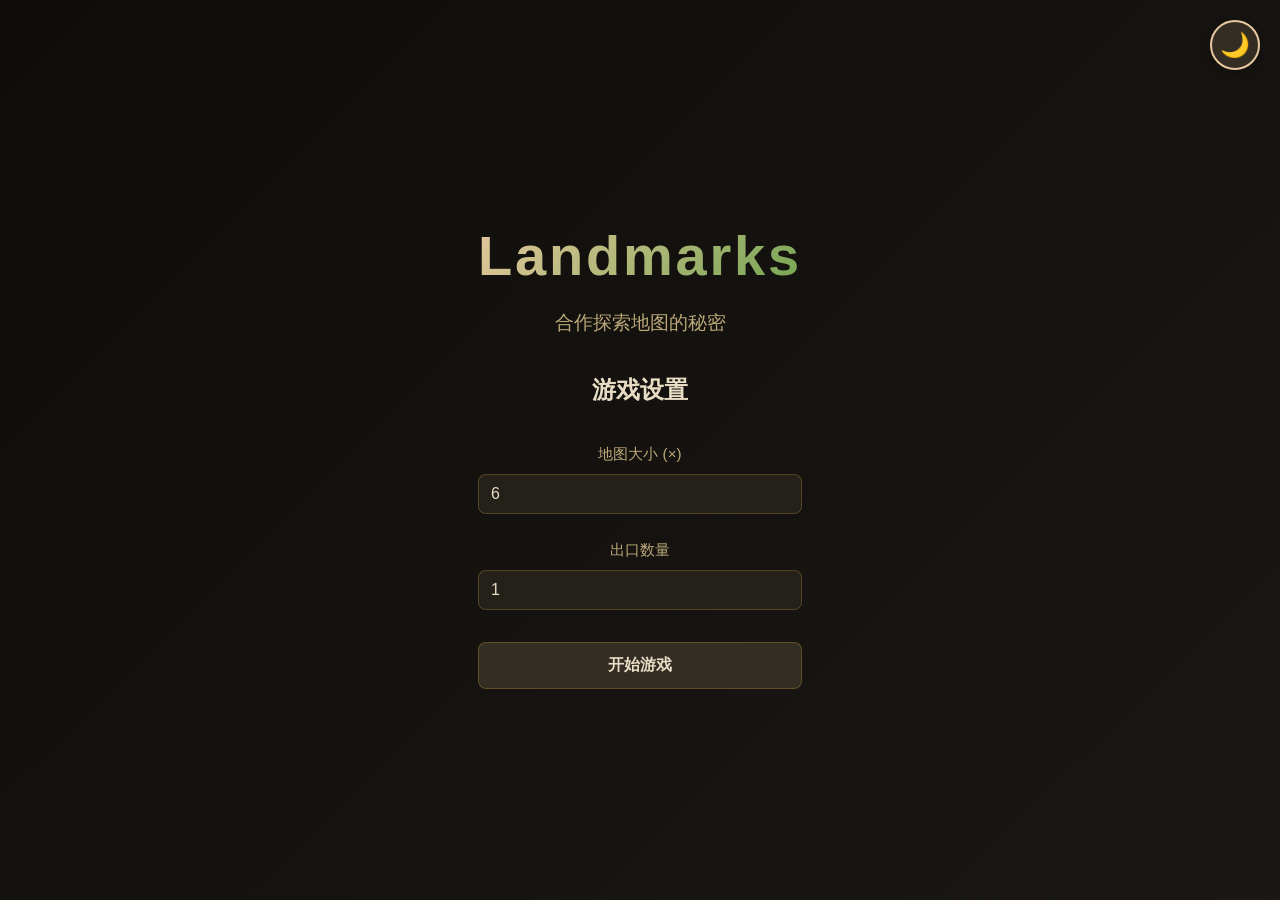
==== index.html @ 656ca45a "feat: Implement light/dark theme system with persistent storage - Add CSS variables for light and da" ====
<!DOCTYPE html>
<html lang="zh-CN">
<head>
  <meta charset="UTF-8">
  <meta name="viewport" content="width=device-width, initial-scale=1.0">
  <title>Landmarks 网页游戏</title>
  <link rel="stylesheet" href="style.css">
</head>
<body>
  <div id="app" class="app">
    <!-- Setup Screen -->
    <div id="setup-screen" class="screen setup-screen">
      <!-- Theme Toggle Button -->
      <button id="theme-toggle" class="theme-toggle" aria-label="切换主题">
        <span class="theme-icon">🌙</span>
      </button>

      <div class="setup-container">
        <h1>Landmarks</h1>
        <p class="setup-subtitle">合作探索地图的秘密</p>

        <div class="game-settings">
          <h2>游戏设置</h2>

          <div class="setting-group">
            <label for="grid-size-input">地图大小 (×)</label>
            <input id="grid-size-input" type="number" min="4" max="12" value="6" class="setting-input">
          </div>

          <div class="setting-group">
            <label for="exit-count-input">出口数量</label>
            <input id="exit-count-input" type="number" min="1" max="5" value="1" class="setting-input">
          </div>

          <button id="btn-start-game" class="btn btn-start-game">开始游戏</button>
        </div>
      </div>
    </div>

    <!-- Game Screen -->
    <div id="game-screen" class="screen game-screen hidden">
      <div class="game-container">
        <!-- Map Section -->
        <div class="map-section">
          <div id="map-grid" class="map-grid hexagon-grid">
            <!-- Hexagonal cells will be generated -->
          </div>
        </div>

        <!-- Side Panel -->
        <div class="side-panel">
          <!-- Current Phase Indicator -->
          <div class="phase-indicator">
            <div id="phase-label" class="phase-label">领队阶段</div>
            <div id="phase-description" class="phase-description"></div>
          </div>

          <!-- Round Counter -->
          <div class="round-counter">
            <span class="label">第</span>
            <span id="round-count" class="value">0</span>
            <span class="label">轮</span>
          </div>

          <!-- Lead Phase Panel -->
          <div id="lead-panel" class="phase-panel lead-panel">
            <div class="phase-panel-header lead-header">
              <h3>👑 领队</h3>
              <p class="phase-subtitle">描述词汇，指引队员</p>
            </div>

            <input
              id="lead-word-input"
              type="text"
              class="phase-input lead-input"
              placeholder="输入词汇..."
              maxlength="30"
            />

            <button id="btn-submit-lead" class="btn btn-submit-phase btn-lead">提交词汇</button>
          </div>

          <!-- Member Phase Panel -->
          <div id="member-panel" class="phase-panel member-panel hidden">
            <div class="phase-panel-header member-header">
              <h3>🎯 队员</h3>
              <p class="phase-subtitle">选择合适的格子</p>
            </div>

            <div class="current-word">
              <label>📝 词汇</label>
              <div id="current-word-text" class="word-text"></div>
            </div>

            <div class="cell-selection-hint">
              <label>📍 选择的格子</label>
              <span id="selected-cell-text" class="cell-coordinate">未选择</span>
            </div>

            <button id="btn-assign-word" class="btn btn-submit-phase btn-member">确认放置</button>
          </div>

          <!-- Error Display -->
          <div id="turn-error" class="turn-error hidden"></div>

          <!-- Game History -->
          <div class="history-section">
            <h3>探索历史</h3>
            <div id="history-list" class="history-list">
              <!-- Entries will be added -->
            </div>
          </div>
        </div>
      </div>
    </div>

    <!-- End Screen -->
    <div id="end-screen" class="screen end-screen hidden">
      <div class="end-container">
        <h1 id="end-title">游戏结束</h1>
        <div class="end-stats">
          <div class="end-stat">
            <span class="end-label">总轮数</span>
            <span id="end-rounds" class="end-value">0</span>
          </div>
          <div class="end-stat">
            <span class="end-label">已探索格子</span>
            <span id="end-explored" class="end-value">0</span>
          </div>
        </div>
        <div id="end-message" class="end-message">
          <!-- Message will be set -->
        </div>
        <button id="btn-play-again" class="btn btn-play-again">再来一局</button>
      </div>
    </div>

    <!-- Feedback Overlay -->
    <div id="feedback-overlay" class="feedback-overlay hidden">
      <div class="feedback-content">
        <div id="feedback-text" class="feedback-text"></div>
      </div>
    </div>
  </div>

  <!-- Scripts -->
  <script src="data/vocabularies.js"></script>
  <script src="js/vocabulary.js"></script>
  <script src="js/mapEngine.js"></script>
  <script src="js/gameEngine.js"></script>
  <script src="js/renderer.js"></script>
  <script src="js/controller.js"></script>
</body>
</html>
---- style.css ----
/* Landmarks Game - Complete Styling */

:root {
  /* Color Palette - Default Dark Theme */
  --bg-void: #1a1510;
  --bg-panel: #232016;
  --bg-cell: #2e2a1e;
  --bg-cell-hover: #3a3627;
  --bg-cell-adjacent: #3d3a2d;
  --bg-cell-revealed: #4a4638;
  --bg-button: #3d3a2d;
  --bg-button-hover: #4a4638;

  --text-primary: #d4c89a;
  --text-secondary: #a89968;
  --text-muted: #8b7d5f;

  --accent-gold: #c8973a;
  --accent-green: #5a8f4a;
  --accent-red: #9a3a3a;
  --accent-purple: #7a5a9a;

  /* Sizing */
  --cell-size: 80px;
  --panel-width: 380px;
  --gap: 16px;
  --radius: 8px;

  /* Transitions */
  --transition-fast: 150ms ease-out;
  --transition-medium: 300ms ease-out;
}

/* Light Theme */
:root.theme-light {
  --bg-void: #f5f3f0;
  --bg-panel: #ede8e3;
  --bg-cell: #e8e0d8;
  --bg-cell-hover: #dfd3c8;
  --bg-cell-adjacent: #d9ccc0;
  --bg-cell-revealed: #cebfb0;
  --bg-button: #d9ccc0;
  --bg-button-hover: #cebfb0;

  --text-primary: #2a2520;
  --text-secondary: #5c5348;
  --text-muted: #8b7d6f;

  --accent-gold: #d4a574;
  --accent-green: #6ba85a;
  --accent-red: #b85c5c;
  --accent-purple: #9b7ab0;
}

/* Dark Theme */
:root.theme-dark {
  --bg-void: #0f0d0a;
  --bg-panel: #1a1714;
  --bg-cell: #24201a;
  --bg-cell-hover: #2f2a22;
  --bg-cell-adjacent: #332d24;
  --bg-cell-revealed: #3d3629;
  --bg-button: #332d24;
  --bg-button-hover: #3d3629;

  --text-primary: #e8dcc4;
  --text-secondary: #bba878;
  --text-muted: #8b7d5f;

  --accent-gold: #e8c89e;
  --accent-green: #72a550;
  --accent-red: #d45959;
  --accent-purple: #a083c0;
}

* {
  margin: 0;
  padding: 0;
  box-sizing: border-box;
}

html,
body {
  width: 100%;
  height: 100%;
}

body {
  font-family: -apple-system, BlinkMacSystemFont, 'Segoe UI', 'Microsoft YaHei', sans-serif;
  background-color: var(--bg-void);
  color: var(--text-primary);
  line-height: 1.6;
  overflow: hidden;
}

/* ============= APP & SCREENS ============= */

.app {
  width: 100%;
  height: 100%;
  display: flex;
  align-items: center;
  justify-content: center;
}

.screen {
  position: absolute;
  width: 100%;
  height: 100%;
  display: flex;
  align-items: center;
  justify-content: center;
  backdrop-filter: blur(0px);
  transition: opacity var(--transition-medium), visibility var(--transition-medium);
}

.screen.hidden {
  display: none;
  opacity: 0;
  visibility: hidden;
}

/* Setup Screen */
.setup-screen {
  background: linear-gradient(135deg, var(--bg-void) 0%, var(--bg-panel) 100%);
}

.setup-container {
  text-align: center;
  animation: slideUp 0.6s ease-out;
}

.setup-container h1 {
  font-size: 3.5rem;
  font-weight: 900;
  letter-spacing: 0.05em;
  margin-bottom: 0.5rem;
  background: linear-gradient(135deg, var(--accent-gold), var(--accent-green));
  -webkit-background-clip: text;
  -webkit-text-fill-color: transparent;
  background-clip: text;
}

.setup-subtitle {
  font-size: 1.2rem;
  color: var(--text-secondary);
  margin-bottom: 2rem;
}

.difficulty-select h2 {
  font-size: 1.5rem;
  margin-bottom: 1.5rem;
  color: var(--text-primary);
}

.game-settings {
  display: flex;
  flex-direction: column;
  gap: 1.5rem;
  width: 100%;
  max-width: 400px;
}

.game-settings h2 {
  font-size: 1.5rem;
  margin-bottom: 0.5rem;
  color: var(--text-primary);
}

.setting-group {
  display: flex;
  flex-direction: column;
  gap: 0.5rem;
}

.setting-group label {
  font-size: 0.95rem;
  color: var(--text-secondary);
  font-weight: 500;
}

.setting-input {
  padding: 10px 12px;
  background: var(--bg-cell);
  border: 1px solid rgba(200, 151, 58, 0.3);
  border-radius: var(--radius);
  color: var(--text-primary);
  font-size: 1rem;
}

.setting-input:focus {
  outline: none;
  border-color: var(--accent-gold);
  box-shadow: inset 0 0 8px rgba(200, 151, 58, 0.2);
}

.btn-start-game {
  padding: 1.2rem;
  border: 2px solid transparent;
  border-radius: var(--radius);
  background: var(--accent-gold);
  color: var(--bg-void);
  cursor: pointer;
  transition: all var(--transition-medium);
  font-weight: 600;
  font-size: 1.1rem;
  margin-top: 0.5rem;
}

.btn-start-game:hover {
  background: #d4a947;
  border-color: var(--accent-gold);
  transform: translateY(-2px);
  box-shadow: 0 8px 24px rgba(200, 151, 58, 0.3);
}

/* Game Screen */
.game-screen {
  background: var(--bg-void);
}

.game-container {
  width: 100%;
  height: 100%;
  display: grid;
  grid-template-columns: 1fr var(--panel-width);
  gap: var(--gap);
  padding: var(--gap);
  overflow: hidden;
}

.map-section {
  display: flex;
  align-items: center;
  justify-content: center;
  min-height: 0;
}

.map-grid {
  display: grid;
  /* grid-template-columns set by JavaScript dynamically */
  /* row-gap set by JavaScript dynamically */
  gap: 0;
  column-gap: 0;
  background: radial-gradient(circle at center, rgba(200, 151, 58, 0.08) 0%, rgba(0, 0, 0, 0.4) 100%);
  padding: 20px;
  border-radius: var(--radius);
  border: 2px solid rgba(200, 151, 58, 0.25);
  width: fit-content;
}

.map-grid.hexagon-grid {
  /* grid-template-columns set by JavaScript dynamically */
  /* grid-auto-rows set by JavaScript dynamically */
  /* row-gap set by JavaScript dynamically */
  gap: 0;
}

/* ============= CELLS (Hexagonal) ============= */

.cell {
  width: var(--cell-size-dynamic, 70px);
  height: var(--cell-size-dynamic, 70px);
  background: var(--bg-cell);
  border: 3px solid rgba(200, 151, 58, 0.7);
  cursor: pointer;
  display: flex;
  align-items: center;
  justify-content: center;
  transition: all var(--transition-medium);
  position: relative;
  overflow: visible;
  font-weight: 600;
  font-size: 0.8rem;
  text-align: center;
  padding: 0;
  clip-path: polygon(
    50% 0%,
    93.3% 25%,
    93.3% 75%,
    50% 100%,
    6.7% 75%,
    6.7% 25%
  );
}

/* 错开奇数行实现蜂窝状排列 */
/* 对于6列网格，每行6个格子 */
.map-grid.hexagon-grid .cell:nth-child(6n+1),
.map-grid.hexagon-grid .cell:nth-child(6n+2),
.map-grid.hexagon-grid .cell:nth-child(6n+3),
.map-grid.hexagon-grid .cell:nth-child(6n+4),
.map-grid.hexagon-grid .cell:nth-child(6n+5),
.map-grid.hexagon-grid .cell:nth-child(6n+6) {
  /* 计算行号: floor((n-1) / 6) */
  /* 如果行号是奇数，则偏移 */
}

/* Hexagon offset is now handled dynamically by JavaScript in renderMapGrid() */
/* Odd rows (1,3,5...) get marginLeft offset for honeycomb pattern */

.cell::before {
  content: '';
  position: absolute;
  width: 100%;
  height: 100%;
  background: radial-gradient(circle, rgba(200, 151, 58, 0) 0%, rgba(0, 0, 0, 0.2) 100%);
  pointer-events: none;
}

/* Currently selectable: directly adjacent to explored */
.cell-adjacent {
  background: transparent;
  border: 3px solid var(--accent-green);
  cursor: pointer;
  filter: drop-shadow(0 0 12px rgba(90, 143, 74, 0.6));
  transition: all var(--transition-fast);
}

.cell-adjacent:hover {
  background: rgba(90, 143, 74, 0.15);
  border: 3px solid var(--accent-green);
  transform: scale(1.05);
  filter: drop-shadow(0 0 20px rgba(90, 143, 74, 0.9));
}

.cell-adjacent:active {
  transform: scale(0.98);
}

/* Unlocked but not adjacent: can be reached later */
.cell-unlocked {
  background: var(--bg-cell-adjacent);
  border-color: rgba(90, 143, 74, 0.8);
  opacity: 0.6;
  cursor: not-allowed;
}

.cell-unlocked:hover {
  background: var(--bg-cell-adjacent);
  border-color: rgba(90, 143, 74, 0.5);
  opacity: 0.6;
  cursor: not-allowed;
}

.cell-locked {
  background: rgba(30, 25, 20, 0.8);
  opacity: 0.4;
  cursor: not-allowed;
  border-color: rgba(120, 100, 70, 0.7);
}

.cell-selected {
  border-color: var(--accent-gold);
  background: var(--bg-cell-hover);
  box-shadow: inset 0 0 16px rgba(200, 151, 58, 0.3);
}

.cell-explored {
  background: var(--bg-cell-revealed);
  border-color: var(--accent-green);
  color: var(--accent-green);
  cursor: default;
  box-shadow: inset 0 1px 3px rgba(255, 255, 255, 0.08), 0 0 8px rgba(90, 143, 74, 0.3);
}

/* Exit cell (explored) */
.cell-exit {
  position: relative;
  border-color: var(--accent-gold);
  background: linear-gradient(135deg, var(--bg-cell-revealed) 0%, rgba(200, 151, 58, 0.15) 100%);
  animation: exitGlow 2s ease-in-out infinite;
}

.cell-exit::before {
  content: '🚪';
  position: absolute;
  top: 50%;
  left: 50%;
  transform: translate(-50%, -50%);
  font-size: 2rem;
  display: flex;
  align-items: center;
  justify-content: center;
  z-index: 2;
}

.cell-exit::after {
  content: 'EXIT';
  position: absolute;
  bottom: 2px;
  left: 50%;
  transform: translateX(-50%);
  font-size: 0.65rem;
  color: var(--accent-gold);
  font-weight: 700;
  letter-spacing: 0.05em;
  opacity: 0.9;
  z-index: 1;
}

/* Exit hint (unexplored but marked as exit) - Only shown to leader during lead phase */
.cell-exit-hint {
  background: linear-gradient(135deg, rgba(200, 151, 58, 0.25) 0%, rgba(200, 151, 58, 0.15) 100%);
  border-color: var(--accent-gold);
  border-width: 2px;
  box-shadow: 0 0 16px rgba(200, 151, 58, 0.5), inset 0 0 12px rgba(200, 151, 58, 0.2);
  position: relative;
}

.cell-exit-hint::before {
  content: '⚡';
  position: absolute;
  top: 50%;
  left: 50%;
  transform: translate(-50%, -50%);
  font-size: 1.5rem;
  opacity: 0.8;
  z-index: 2;
}

.cell-exit-hint::after {
  content: 'EXIT';
  position: absolute;
  bottom: 2px;
  left: 50%;
  transform: translateX(-50%);
  font-size: 0.65rem;
  color: var(--accent-gold);
  font-weight: 700;
  letter-spacing: 0.05em;
  opacity: 0.7;
  z-index: 1;
}

.cell-word {
  font-size: 0.75rem;
  line-height: 1.2;
  word-break: break-word;
}

@keyframes cellAssigned {
  0% {
    transform: scale(1);
    box-shadow: 0 0 0 0 rgba(90, 143, 74, 0.8);
  }
  50% {
    transform: scale(1.15);
  }
  100% {
    transform: scale(1);
    box-shadow: 0 0 30px 0 rgba(90, 143, 74, 0);
  }
}

.cell-assigned {
  animation: cellAssigned var(--transition-medium) ease-out;
}

/* Cell Animations */
@keyframes cellCorrectBurst {
  0% {
    transform: scale(1);
    box-shadow: 0 0 0 0 rgba(90, 143, 74, 0.8);
  }
  50% {
    transform: scale(1.15);
  }
  100% {
    transform: scale(1);
    box-shadow: 0 0 30px 0 rgba(90, 143, 74, 0);
  }
}

@keyframes cellWrongShake {
  0%, 100% { transform: translateX(0); }
  25% { transform: translateX(-4px); }
  75% { transform: translateX(4px); }
}

.cell-correct-burst {
  animation: cellCorrectBurst var(--transition-medium) ease-out;
}

.cell-wrong-shake {
  animation: cellWrongShake 0.4s ease-out;
}

/* ============= SIDE PANEL ============= */

.side-panel {
  background: var(--bg-panel);
  border-radius: var(--radius);
  border: 1px solid rgba(200, 151, 58, 0.1);
  padding: var(--gap);
  display: flex;
  flex-direction: column;
  gap: var(--gap);
  overflow-y: auto;
  min-height: 0;
}

/* Phase Indicator */
.phase-indicator {
  background: rgba(0, 0, 0, 0.2);
  padding: 12px;
  border-radius: var(--radius);
  border: 1px solid rgba(200, 151, 58, 0.2);
  text-align: center;
}

.phase-label {
  display: block;
  font-size: 1rem;
  color: var(--accent-gold);
  font-weight: 600;
  margin-bottom: 4px;
}

.phase-description {
  font-size: 0.85rem;
  color: var(--text-muted);
}

/* Round Counter */
.round-counter {
  text-align: center;
  padding: 16px;
  background: rgba(200, 151, 58, 0.08);
  border: 1px solid rgba(200, 151, 58, 0.2);
  border-radius: var(--radius);
  font-size: 1.3rem;
  color: var(--accent-gold);
}

.round-counter .label {
  color: var(--text-secondary);
  font-size: 0.85rem;
  text-transform: uppercase;
  letter-spacing: 0.05em;
}

.round-counter .value {
  font-weight: 800;
  font-size: 1.8rem;
  color: var(--accent-gold);
  display: block;
}

/* Phase Panels - Base */
.phase-panel {
  padding: 16px;
  border-radius: var(--radius);
  display: flex;
  flex-direction: column;
  gap: 12px;
  border: 2px solid transparent;
  transition: all var(--transition-medium);
}

.phase-panel.hidden {
  display: none;
}

/* Lead Panel - 金色皇冠主题 */
.phase-panel.lead-panel {
  background: linear-gradient(135deg, rgba(200, 151, 58, 0.15) 0%, rgba(200, 151, 58, 0.05) 100%);
  border-color: rgba(200, 151, 58, 0.3);
}

/* Member Panel - 绿色目标主题 */
.phase-panel.member-panel {
  background: linear-gradient(135deg, rgba(90, 143, 74, 0.15) 0%, rgba(90, 143, 74, 0.05) 100%);
  border-color: rgba(90, 143, 74, 0.3);
}

/* Phase Panel Header */
.phase-panel-header {
  padding: 12px;
  border-radius: 6px;
  text-align: center;
  margin: -4px -4px 8px -4px;
  animation: phaseEnter 300ms ease-out;
}

.phase-panel-header h3 {
  font-size: 1.4rem;
  margin: 0 0 6px 0;
  font-weight: 800;
  letter-spacing: 0.05em;
  display: flex;
  align-items: center;
  justify-content: center;
  gap: 8px;
}

.phase-panel-header h3::before {
  animation: phaseIconBounce 400ms ease-in-out;
  display: inline-block;
}

.phase-panel-header.lead-header {
  background: rgba(200, 151, 58, 0.2);
  color: var(--accent-gold);
}

.phase-panel-header.member-header {
  background: rgba(90, 143, 74, 0.2);
  color: var(--accent-green);
}

.phase-subtitle {
  font-size: 0.9rem;
  margin: 0;
  font-weight: 600;
  opacity: 1;
}

.lead-panel .phase-subtitle {
  color: var(--accent-gold);
}

.member-panel .phase-subtitle {
  color: var(--accent-green);
}

.phase-panel .instruction {
  font-size: 0.85rem;
  color: var(--text-muted);
  margin: 0;
}

.phase-input {
  width: 100%;
  padding: 12px 12px 12px 16px;
  background: var(--bg-cell);
  border: 1px solid rgba(200, 151, 58, 0.2);
  border-left: 3px solid transparent;
  border-radius: 4px;
  color: var(--text-primary);
  font-family: inherit;
  font-size: 0.9rem;
  resize: vertical;
  min-height: 60px;
  transition: all var(--transition-fast);
}

.lead-panel .phase-input {
  border-left-color: var(--accent-gold);
}

.member-panel .phase-input {
  border-left-color: var(--accent-green);
}

.phase-input:focus {
  outline: none;
  border-color: var(--accent-gold);
  box-shadow: inset 0 0 8px rgba(200, 151, 58, 0.2), 0 0 8px rgba(200, 151, 58, 0.15);
  background: rgba(40, 35, 25, 0.8);
}

.current-description {
  background: rgba(90, 143, 74, 0.1);
  padding: 10px;
  border-radius: 4px;
  border-left: 3px solid var(--accent-green);
}

.current-description label {
  display: block;
  font-size: 0.8rem;
  color: var(--text-secondary);
  margin-bottom: 4px;
}

.description-text {
  font-size: 0.9rem;
  color: var(--accent-green);
  line-height: 1.4;
}

.btn-submit-phase {
  padding: 12px;
  border: none;
  border-radius: 6px;
  font-weight: 600;
  cursor: pointer;
  transition: all var(--transition-medium);
  font-size: 1rem;
  text-transform: uppercase;
  letter-spacing: 0.05em;
}

/* Lead Button - Gold */
.btn-lead {
  background: var(--accent-gold);
  color: var(--bg-void);
  box-shadow: 0 4px 12px rgba(200, 151, 58, 0.2);
}

.btn-lead:hover {
  background: #d4a947;
  transform: translateY(-3px);
  box-shadow: 0 8px 20px rgba(200, 151, 58, 0.5);
  font-weight: 700;
}

.btn-lead:active {
  transform: translateY(-1px);
  box-shadow: 0 3px 10px rgba(200, 151, 58, 0.3);
}

/* Member Button - Green */
.btn-member {
  background: var(--accent-green);
  color: var(--bg-void);
  box-shadow: 0 4px 12px rgba(90, 143, 74, 0.2);
}

.btn-member:hover {
  background: #6ba05d;
  transform: translateY(-3px);
  box-shadow: 0 8px 20px rgba(90, 143, 74, 0.5);
  font-weight: 700;
}

.btn-member:active {
  transform: translateY(-1px);
  box-shadow: 0 3px 10px rgba(90, 143, 74, 0.3);
  transform: translateY(-2px);
  box-shadow: 0 6px 16px rgba(90, 143, 74, 0.4);
}

.current-word {
  background: rgba(200, 151, 58, 0.15);
  padding: 10px;
  border-radius: 4px;
  border-left: 3px solid var(--accent-gold);
  margin-bottom: 10px;
}

.current-word label {
  display: block;
  font-size: 0.8rem;
  color: var(--text-secondary);
  margin-bottom: 4px;
}

.word-text {
  display: block;
  font-size: 1rem;
  color: var(--accent-gold);
  font-weight: 600;
}

.cell-selection-hint {
  background: rgba(90, 143, 74, 0.15);
  padding: 10px;
  border-radius: 4px;
  border-left: 3px solid var(--accent-green);
  margin-top: 10px;
}

.cell-selection-hint label {
  display: block;
  font-size: 0.8rem;
  color: var(--text-secondary);
  margin-bottom: 4px;
}

.cell-selection-hint span {
  display: block;
  font-size: 0.9rem;
  color: var(--accent-green);
  font-weight: 500;
}

/* Stats Bar */
.stats-bar {
  display: grid;
  grid-template-columns: repeat(3, 1fr);
  gap: 8px;
  background: rgba(0, 0, 0, 0.2);
  padding: 12px;
  border-radius: var(--radius);
  border: 1px solid rgba(200, 151, 58, 0.1);
}

.stat {
  display: flex;
  flex-direction: column;
  align-items: center;
  gap: 4px;
}

.stat-label {
  font-size: 0.8rem;
  color: var(--text-secondary);
  text-transform: uppercase;
  letter-spacing: 0.05em;
}

.stat-value {
  font-size: 1.5rem;
  font-weight: 700;
  color: var(--accent-gold);
}

/* Target Progress */
.target-progress h3,
.turn-section h3,
.history-section h3 {
  font-size: 0.95rem;
  color: var(--text-secondary);
  text-transform: uppercase;
  letter-spacing: 0.05em;
  margin-bottom: 8px;
}

.target-list {
  display: flex;
  flex-direction: column;
  gap: 6px;
}

.target-item {
  padding: 8px 12px;
  background: rgba(200, 151, 58, 0.1);
  border-radius: 4px;
  border-left: 3px solid var(--accent-gold);
  font-size: 0.9rem;
}

.target-item.found {
  background: rgba(90, 143, 74, 0.1);
  border-left-color: var(--accent-green);
  opacity: 0.6;
  text-decoration: line-through;
}

/* Turn Section */
.turn-section {
  background: rgba(0, 0, 0, 0.2);
  padding: 12px;
  border-radius: var(--radius);
  display: flex;
  flex-direction: column;
  gap: 12px;
}

.selected-cell-display {
  padding: 8px;
  background: rgba(200, 151, 58, 0.1);
  border-radius: 4px;
  border: 1px solid rgba(200, 151, 58, 0.3);
  color: var(--accent-gold);
  font-size: 0.9rem;
  text-align: center;
}

.description-input {
  width: 100%;
  padding: 10px;
  background: var(--bg-cell);
  border: 1px solid rgba(200, 151, 58, 0.2);
  border-radius: 4px;
  color: var(--text-primary);
  font-family: inherit;
  font-size: 0.9rem;
  resize: vertical;
  min-height: 60px;
  transition: all var(--transition-fast);
}

.description-input:focus {
  outline: none;
  border-color: var(--accent-gold);
  box-shadow: inset 0 0 8px rgba(200, 151, 58, 0.2);
}

.word-options {
  display: flex;
  flex-direction: column;
  gap: 6px;
}

.word-options label {
  font-size: 0.85rem;
  color: var(--text-secondary);
}

.guess-select {
  padding: 8px;
  background: var(--bg-cell);
  border: 1px solid rgba(200, 151, 58, 0.2);
  border-radius: 4px;
  color: var(--text-primary);
  font-family: inherit;
  cursor: pointer;
}

.guess-select:focus {
  outline: none;
  border-color: var(--accent-gold);
}

.btn-submit-guess {
  padding: 12px;
  background: var(--accent-gold);
  color: var(--bg-void);
  border: none;
  border-radius: 4px;
  font-weight: 600;
  cursor: pointer;
  transition: all var(--transition-fast);
}

.btn-submit-guess:hover {
  background: #d4a947;
  transform: translateY(-2px);
  box-shadow: 0 4px 12px rgba(200, 151, 58, 0.3);
}

.btn-submit-guess:active {
  transform: translateY(0);
}

.turn-error {
  padding: 12px 12px 12px 16px;
  background: rgba(154, 58, 58, 0.2);
  border: 1px solid var(--accent-red);
  border-left: 3px solid var(--accent-red);
  border-radius: 4px;
  color: #ffb3b3;
  font-size: 0.85rem;
  font-weight: 500;
  animation: slideInRight 300ms ease-out;
}

.turn-error.hidden {
  display: none;
}

/* History Section */
.history-section {
  display: flex;
  flex-direction: column;
  gap: 8px;
  min-height: 0;
  flex: 1;
}

.history-list {
  display: flex;
  flex-direction: column;
  gap: 6px;
  overflow-y: auto;
  flex: 1;
}

.history-item {
  padding: 12px;
  background: rgba(255, 255, 255, 0.04);
  border-radius: 4px;
  border-left: 3px solid var(--accent-green);
  font-size: 0.85rem;
  animation: fadeSlideIn 0.3s ease-out;
  transition: all var(--transition-fast);
}

.history-item:hover {
  background: rgba(255, 255, 255, 0.08);
  transform: translateX(3px);
}

.history-item-header {
  color: var(--text-primary);
  font-weight: 600;
  font-size: 0.9rem;
}

@keyframes fadeSlideIn {
  from {
    opacity: 0;
    transform: translateX(-10px);
  }
  to {
    opacity: 1;
    transform: translateX(0);
  }
}

/* ============= END SCREEN ============= */

.end-screen {
  background: linear-gradient(135deg, rgba(26, 21, 16, 0.9) 0%, rgba(35, 32, 22, 0.9) 100%);
  backdrop-filter: blur(10px);
}

.end-container {
  text-align: center;
  animation: slideUp 0.6s ease-out;
}

.end-container h1 {
  font-size: 3rem;
  margin-bottom: 2rem;
}

.end-container h1.end-win {
  color: var(--accent-green);
}

.end-container h1.end-loss {
  color: var(--accent-red);
}

.end-stats {
  display: grid;
  grid-template-columns: repeat(2, 1fr);
  gap: 1rem;
  margin-bottom: 2rem;
  max-width: 400px;
}

.end-stat {
  padding: 1rem;
  background: rgba(200, 151, 58, 0.1);
  border-radius: var(--radius);
}

.end-label {
  display: block;
  font-size: 0.9rem;
  color: var(--text-secondary);
  margin-bottom: 0.5rem;
}

.end-value {
  display: block;
  font-size: 2rem;
  font-weight: 700;
  color: var(--accent-gold);
}

.end-message {
  margin-bottom: 2rem;
  font-size: 1.1rem;
  line-height: 1.8;
  color: var(--text-primary);
}

.btn-play-again {
  padding: 1rem 2rem;
  background: var(--accent-gold);
  color: var(--bg-void);
  border: none;
  border-radius: var(--radius);
  font-weight: 600;
  font-size: 1rem;
  cursor: pointer;
  transition: all var(--transition-medium);
}

.btn-play-again:hover {
  background: #d4a947;
  transform: translateY(-2px);
  box-shadow: 0 8px 24px rgba(200, 151, 58, 0.3);
}

/* ============= FEEDBACK OVERLAY ============= */

.feedback-overlay {
  position: fixed;
  top: 0;
  left: 0;
  width: 100%;
  height: 100%;
  background: rgba(0, 0, 0, 0.5);
  display: flex;
  align-items: center;
  justify-content: center;
  animation: fadeIn 0.2s ease-out;
  z-index: 1000;
  backdrop-filter: blur(2px);
}

.feedback-overlay.hidden {
  display: none;
}

.feedback-content {
  background: var(--bg-panel);
  padding: 2rem;
  border-radius: var(--radius);
  border: 2px solid var(--accent-gold);
  max-width: 90%;
  animation: slideUp 0.3s ease-out;
  box-shadow: 0 20px 60px rgba(0, 0, 0, 0.5);
}

.feedback-text {
  font-size: 1.2rem;
  color: var(--text-primary);
  line-height: 1.8;
}

/* ============= BUTTONS ============= */

.btn {
  padding: 12px 24px;
  background: var(--bg-button);
  color: var(--text-primary);
  border: 1px solid rgba(200, 151, 58, 0.3);
  border-radius: var(--radius);
  cursor: pointer;
  font-weight: 600;
  transition: all var(--transition-fast);
  font-size: 1rem;
}

.btn:hover {
  background: var(--bg-button-hover);
  border-color: var(--accent-gold);
}

.btn:active {
  transform: scale(0.98);
}

/* ============= ANIMATIONS ============= */

@keyframes slideUp {
  from {
    opacity: 0;
    transform: translateY(20px);
  }
  to {
    opacity: 1;
    transform: translateY(0);
  }
}

@keyframes fadeIn {
  from {
    opacity: 0;
  }
  to {
    opacity: 1;
  }
}

@keyframes fadeSlideIn {
  from {
    opacity: 0;
    transform: translateX(-10px);
  }
  to {
    opacity: 1;
    transform: translateX(0);
  }
}

@keyframes flash-fade {
  0% {
    background: rgba(200, 151, 58, 0.4);
  }
  100% {
    background: rgba(200, 151, 58, 0);
  }
}

/* ============= PHASE ANIMATIONS (P1) ============= */

@keyframes phaseIconBounce {
  0%, 100% {
    transform: scale(1);
  }
  50% {
    transform: scale(1.15);
  }
}

@keyframes phaseEnter {
  0% {
    opacity: 0;
    transform: translateY(10px);
  }
  100% {
    opacity: 1;
    transform: translateY(0);
  }
}

@keyframes exitGlow {
  0%, 100% {
    box-shadow: 0 0 20px rgba(200, 151, 58, 1);
  }
  50% {
    box-shadow: 0 0 30px rgba(200, 151, 58, 0.6);
  }
}

@keyframes slideInRight {
  0% {
    opacity: 0;
    transform: translateX(20px);
  }
  100% {
    opacity: 1;
    transform: translateX(0);
  }
}

/* ============= ACCESSIBILITY ============= */

@media (prefers-reduced-motion: reduce) {
  *,
  *::before,
  *::after {
    animation-duration: 0.01ms !important;
    animation-iteration-count: 1 !important;
    transition-duration: 0.01ms !important;
  }
}

/* ============= RESPONSIVE DESIGN ============= */

@media (max-width: 1024px) {
  :root {
    --cell-size: 70px;
    --panel-width: 320px;
  }
}

@media (max-width: 768px) {
  :root {
    --cell-size: 60px;
    --panel-width: 280px;
    --gap: 12px;
  }

  .setup-container h1 {
    font-size: 2.5rem;
  }

  .game-container {
    grid-template-columns: 1fr;
    padding: 12px;
  }

  .side-panel {
    max-height: 400px;
  }
}

@media (max-width: 640px) {
  :root {
    --cell-size: 50px;
    --panel-width: 100%;
    --gap: 8px;
  }

  .setup-container h1 {
    font-size: 2rem;
  }

  .setup-container {
    padding: 1rem;
  }

  .difficulty-select {
    max-width: 90vw;
  }

  .game-container {
    grid-template-columns: 1fr;
    flex-direction: column;
  }

  .map-grid {
    grid-template-columns: repeat(3, var(--cell-size));
    gap: 8px;
    padding: 12px;
  }

  .side-panel {
    width: 100%;
    max-height: none;
  }

  .stats-bar {
    grid-template-columns: repeat(3, 1fr);
  }

  .end-stats {
    grid-template-columns: 1fr;
  }
}

/* ============= SCROLLBAR STYLING ============= */

.history-list::-webkit-scrollbar,
.side-panel::-webkit-scrollbar {
  width: 6px;
}

.history-list::-webkit-scrollbar-track,
.side-panel::-webkit-scrollbar-track {
  background: rgba(200, 151, 58, 0.05);
  border-radius: 3px;
}

.history-list::-webkit-scrollbar-thumb,
.side-panel::-webkit-scrollbar-thumb {
  background: rgba(200, 151, 58, 0.3);
  border-radius: 3px;
}

.history-list::-webkit-scrollbar-thumb:hover,
.side-panel::-webkit-scrollbar-thumb:hover {
  background: rgba(200, 151, 58, 0.5);
}

/* ============= THEME TOGGLE ============= */

.theme-toggle {
  position: absolute;
  top: 20px;
  right: 20px;
  width: 50px;
  height: 50px;
  border-radius: 50%;
  background: var(--bg-button);
  border: 2px solid var(--accent-gold);
  color: var(--text-primary);
  font-size: 1.5rem;
  cursor: pointer;
  display: flex;
  align-items: center;
  justify-content: center;
  transition: all var(--transition-fast);
  z-index: 100;
  box-shadow: 0 4px 12px rgba(0, 0, 0, 0.2);
}

.theme-toggle:hover {
  transform: scale(1.1);
  box-shadow: 0 6px 16px rgba(200, 151, 58, 0.3);
  background: var(--bg-button-hover);
}

.theme-toggle:active {
  transform: scale(0.95);
}

.theme-icon {
  display: inline-block;
  transition: transform var(--transition-fast);
}

.theme-toggle:hover .theme-icon {
  transform: rotate(20deg);
}
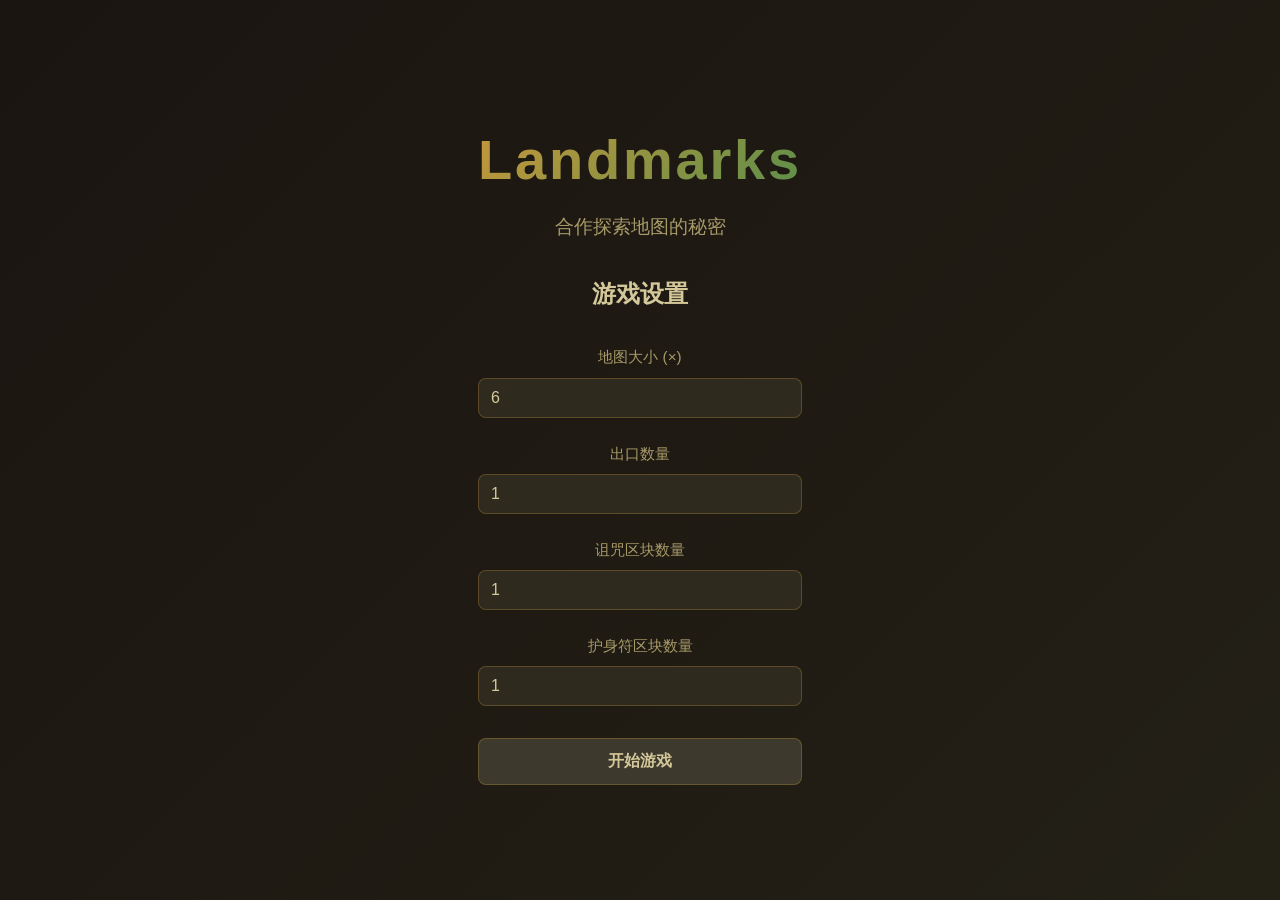
==== commit 4e20d13d: "feat: Implement curse blocks and blessing purification system - Add curse/blessing block mechanics w" ====
--- a/index.html
+++ b/index.html
@@ -10,11 +10,6 @@
   <div id="app" class="app">
     <!-- Setup Screen -->
     <div id="setup-screen" class="screen setup-screen">
-      <!-- Theme Toggle Button -->
-      <button id="theme-toggle" class="theme-toggle" aria-label="切换主题">
-        <span class="theme-icon">🌙</span>
-      </button>
-
       <div class="setup-container">
         <h1>Landmarks</h1>
         <p class="setup-subtitle">合作探索地图的秘密</p>
@@ -30,6 +25,16 @@
           <div class="setting-group">
             <label for="exit-count-input">出口数量</label>
             <input id="exit-count-input" type="number" min="1" max="5" value="1" class="setting-input">
+          </div>
+
+          <div class="setting-group">
+            <label for="curse-blocks-input">诅咒区块数量</label>
+            <input id="curse-blocks-input" type="number" min="0" max="5" value="1" class="setting-input">
+          </div>
+
+          <div class="setting-group">
+            <label for="blessing-blocks-input">护身符区块数量</label>
+            <input id="blessing-blocks-input" type="number" min="0" max="5" value="1" class="setting-input">
           </div>
 
           <button id="btn-start-game" class="btn btn-start-game">开始游戏</button>
@@ -60,6 +65,11 @@
             <span class="label">第</span>
             <span id="round-count" class="value">0</span>
             <span class="label">轮</span>
+          </div>
+
+          <!-- Curse Indicator -->
+          <div id="curse-indicator" class="curse-indicator hidden">
+            <span id="curse-text">💀 诅咒值: 0/1</span>
           </div>
 
           <!-- Lead Phase Panel -->
--- a/style.css
+++ b/style.css
@@ -1,7 +1,7 @@
 /* Landmarks Game - Complete Styling */
 
 :root {
-  /* Color Palette - Default Dark Theme */
+  /* Color Palette */
   --bg-void: #1a1510;
   --bg-panel: #232016;
   --bg-cell: #2e2a1e;
@@ -29,48 +29,6 @@
   /* Transitions */
   --transition-fast: 150ms ease-out;
   --transition-medium: 300ms ease-out;
-}
-
-/* Light Theme */
-:root.theme-light {
-  --bg-void: #f5f3f0;
-  --bg-panel: #ede8e3;
-  --bg-cell: #e8e0d8;
-  --bg-cell-hover: #dfd3c8;
-  --bg-cell-adjacent: #d9ccc0;
-  --bg-cell-revealed: #cebfb0;
-  --bg-button: #d9ccc0;
-  --bg-button-hover: #cebfb0;
-
-  --text-primary: #2a2520;
-  --text-secondary: #5c5348;
-  --text-muted: #8b7d6f;
-
-  --accent-gold: #d4a574;
-  --accent-green: #6ba85a;
-  --accent-red: #b85c5c;
-  --accent-purple: #9b7ab0;
-}
-
-/* Dark Theme */
-:root.theme-dark {
-  --bg-void: #0f0d0a;
-  --bg-panel: #1a1714;
-  --bg-cell: #24201a;
-  --bg-cell-hover: #2f2a22;
-  --bg-cell-adjacent: #332d24;
-  --bg-cell-revealed: #3d3629;
-  --bg-button: #332d24;
-  --bg-button-hover: #3d3629;
-
-  --text-primary: #e8dcc4;
-  --text-secondary: #bba878;
-  --text-muted: #8b7d5f;
-
-  --accent-gold: #e8c89e;
-  --accent-green: #72a550;
-  --accent-red: #d45959;
-  --accent-purple: #a083c0;
 }
 
 * {
@@ -433,6 +391,100 @@
   z-index: 1;
 }
 
+/* Curse Block Styling */
+.cell-cursed {
+  background: linear-gradient(135deg, rgba(154, 58, 58, 0.25) 0%, rgba(154, 58, 58, 0.15) 100%);
+  border-color: var(--accent-red);
+  border-width: 2px;
+  box-shadow: 0 0 16px rgba(154, 58, 58, 0.5), inset 0 0 12px rgba(154, 58, 58, 0.2);
+  position: relative;
+}
+
+.cell-cursed::before {
+  content: '💀';
+  position: absolute;
+  top: 50%;
+  left: 50%;
+  transform: translate(-50%, -50%);
+  font-size: 1.8rem;
+  opacity: 0.9;
+  z-index: 2;
+  animation: cursePulse 2s infinite;
+}
+
+@keyframes cursePulse {
+  0%, 100% { opacity: 0.8; transform: translate(-50%, -50%) scale(1); }
+  50% { opacity: 1; transform: translate(-50%, -50%) scale(1.1); }
+}
+
+/* Blessing Block Styling */
+.cell-blessed {
+  background: linear-gradient(135deg, rgba(122, 90, 154, 0.25) 0%, rgba(122, 90, 154, 0.15) 100%);
+  border-color: var(--accent-purple);
+  border-width: 2px;
+  box-shadow: 0 0 16px rgba(122, 90, 154, 0.5), inset 0 0 12px rgba(122, 90, 154, 0.2);
+  position: relative;
+}
+
+.cell-blessed::before {
+  content: '✨';
+  position: absolute;
+  top: 50%;
+  left: 50%;
+  transform: translate(-50%, -50%);
+  font-size: 1.8rem;
+  opacity: 0.9;
+  z-index: 2;
+  animation: blessingGlow 2s infinite;
+}
+
+@keyframes blessingGlow {
+  0%, 100% { opacity: 0.7; transform: translate(-50%, -50%) scale(1); }
+  50% { opacity: 1; transform: translate(-50%, -50%) scale(1.15); }
+}
+
+/* Curse Block Hint (Leader can see unexplored curse blocks) */
+.cell-curse-hint {
+  background: linear-gradient(135deg, rgba(154, 58, 58, 0.15) 0%, rgba(154, 58, 58, 0.08) 100%);
+  border-color: rgba(154, 58, 58, 0.4);
+  border-width: 2px;
+  box-shadow: 0 0 12px rgba(154, 58, 58, 0.3);
+  position: relative;
+}
+
+.cell-curse-hint::before {
+  content: '💀';
+  position: absolute;
+  top: 50%;
+  left: 50%;
+  transform: translate(-50%, -50%);
+  font-size: 1.4rem;
+  opacity: 0.6;
+  z-index: 2;
+  animation: cursePulse 2s infinite;
+}
+
+/* Blessing Block Hint (Leader can see unexplored blessing blocks) */
+.cell-blessing-hint {
+  background: linear-gradient(135deg, rgba(122, 90, 154, 0.15) 0%, rgba(122, 90, 154, 0.08) 100%);
+  border-color: rgba(122, 90, 154, 0.4);
+  border-width: 2px;
+  box-shadow: 0 0 12px rgba(122, 90, 154, 0.3);
+  position: relative;
+}
+
+.cell-blessing-hint::before {
+  content: '✨';
+  position: absolute;
+  top: 50%;
+  left: 50%;
+  transform: translate(-50%, -50%);
+  font-size: 1.4rem;
+  opacity: 0.6;
+  z-index: 2;
+  animation: blessingGlow 2s infinite;
+}
+
 .cell-word {
   font-size: 0.75rem;
   line-height: 1.2;
@@ -545,6 +597,28 @@
   font-size: 1.8rem;
   color: var(--accent-gold);
   display: block;
+}
+
+/* Curse Indicator */
+.curse-indicator {
+  text-align: center;
+  padding: 12px;
+  background: rgba(154, 58, 58, 0.1);
+  border: 1px solid rgba(154, 58, 58, 0.3);
+  border-radius: var(--radius);
+  font-size: 1.1rem;
+  color: var(--accent-red);
+  font-weight: 700;
+  animation: curseWarning 1s infinite;
+}
+
+.curse-indicator.hidden {
+  display: none;
+}
+
+@keyframes curseWarning {
+  0%, 100% { opacity: 1; }
+  50% { opacity: 0.7; }
 }
 
 /* Phase Panels - Base */
@@ -1322,44 +1396,3 @@
 .side-panel::-webkit-scrollbar-thumb:hover {
   background: rgba(200, 151, 58, 0.5);
 }
-
-/* ============= THEME TOGGLE ============= */
-
-.theme-toggle {
-  position: absolute;
-  top: 20px;
-  right: 20px;
-  width: 50px;
-  height: 50px;
-  border-radius: 50%;
-  background: var(--bg-button);
-  border: 2px solid var(--accent-gold);
-  color: var(--text-primary);
-  font-size: 1.5rem;
-  cursor: pointer;
-  display: flex;
-  align-items: center;
-  justify-content: center;
-  transition: all var(--transition-fast);
-  z-index: 100;
-  box-shadow: 0 4px 12px rgba(0, 0, 0, 0.2);
-}
-
-.theme-toggle:hover {
-  transform: scale(1.1);
-  box-shadow: 0 6px 16px rgba(200, 151, 58, 0.3);
-  background: var(--bg-button-hover);
-}
-
-.theme-toggle:active {
-  transform: scale(0.95);
-}
-
-.theme-icon {
-  display: inline-block;
-  transition: transform var(--transition-fast);
-}
-
-.theme-toggle:hover .theme-icon {
-  transform: rotate(20deg);
-}
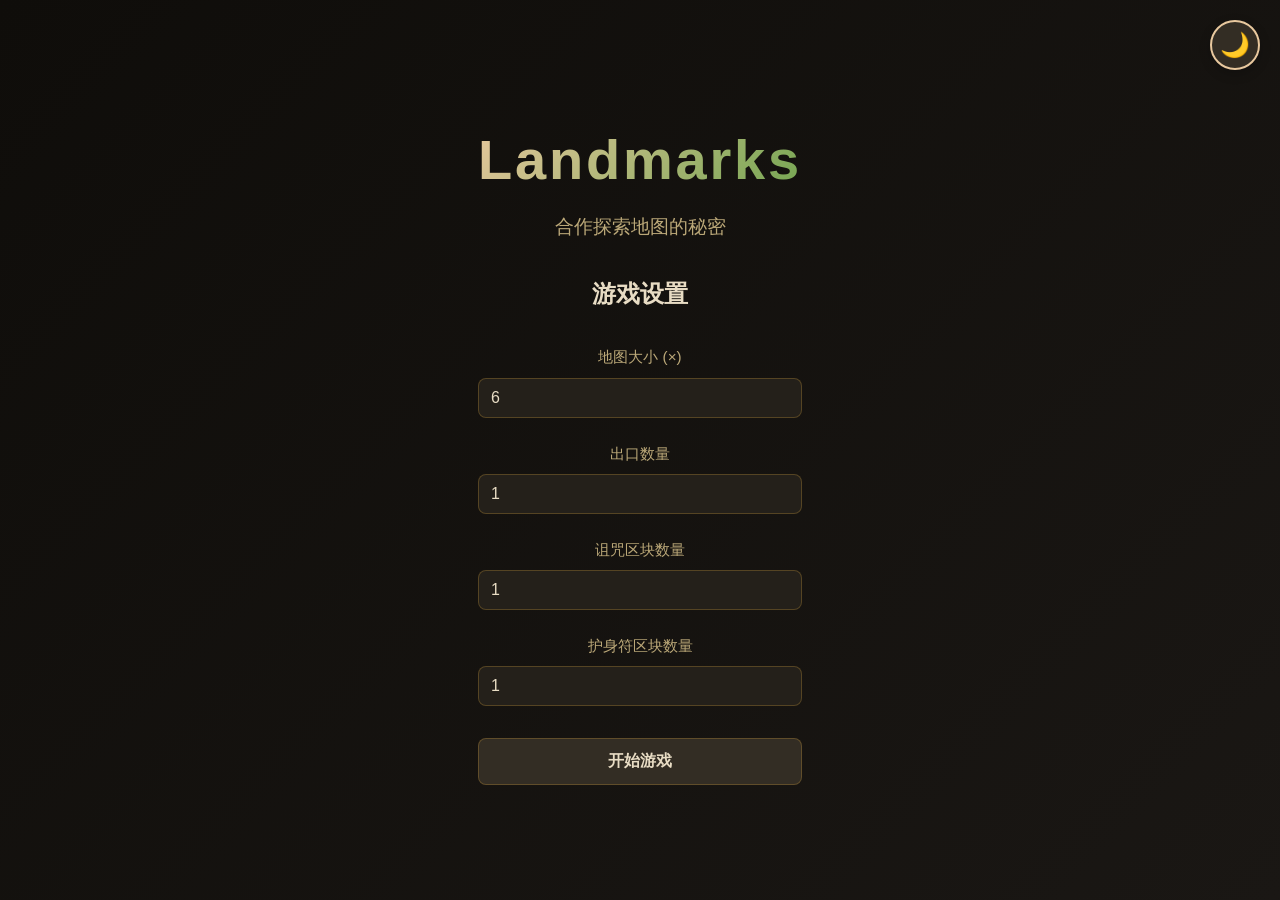
==== commit dcc29c00: "Merge branch 'feat/curse-blocks-system' into landmarks-game" ====
--- a/index.html
+++ b/index.html
@@ -10,6 +10,11 @@
   <div id="app" class="app">
     <!-- Setup Screen -->
     <div id="setup-screen" class="screen setup-screen">
+      <!-- Theme Toggle Button -->
+      <button id="theme-toggle" class="theme-toggle" aria-label="切换主题">
+        <span class="theme-icon">🌙</span>
+      </button>
+
       <div class="setup-container">
         <h1>Landmarks</h1>
         <p class="setup-subtitle">合作探索地图的秘密</p>
--- a/style.css
+++ b/style.css
@@ -1,7 +1,7 @@
 /* Landmarks Game - Complete Styling */
 
 :root {
-  /* Color Palette */
+  /* Color Palette - Default Dark Theme */
   --bg-void: #1a1510;
   --bg-panel: #232016;
   --bg-cell: #2e2a1e;
@@ -29,6 +29,48 @@
   /* Transitions */
   --transition-fast: 150ms ease-out;
   --transition-medium: 300ms ease-out;
+}
+
+/* Light Theme */
+:root.theme-light {
+  --bg-void: #f5f3f0;
+  --bg-panel: #ede8e3;
+  --bg-cell: #e8e0d8;
+  --bg-cell-hover: #dfd3c8;
+  --bg-cell-adjacent: #d9ccc0;
+  --bg-cell-revealed: #cebfb0;
+  --bg-button: #d9ccc0;
+  --bg-button-hover: #cebfb0;
+
+  --text-primary: #2a2520;
+  --text-secondary: #5c5348;
+  --text-muted: #8b7d6f;
+
+  --accent-gold: #d4a574;
+  --accent-green: #6ba85a;
+  --accent-red: #b85c5c;
+  --accent-purple: #9b7ab0;
+}
+
+/* Dark Theme */
+:root.theme-dark {
+  --bg-void: #0f0d0a;
+  --bg-panel: #1a1714;
+  --bg-cell: #24201a;
+  --bg-cell-hover: #2f2a22;
+  --bg-cell-adjacent: #332d24;
+  --bg-cell-revealed: #3d3629;
+  --bg-button: #332d24;
+  --bg-button-hover: #3d3629;
+
+  --text-primary: #e8dcc4;
+  --text-secondary: #bba878;
+  --text-muted: #8b7d5f;
+
+  --accent-gold: #e8c89e;
+  --accent-green: #72a550;
+  --accent-red: #d45959;
+  --accent-purple: #a083c0;
 }
 
 * {
@@ -1396,3 +1438,44 @@
 .side-panel::-webkit-scrollbar-thumb:hover {
   background: rgba(200, 151, 58, 0.5);
 }
+
+/* ============= THEME TOGGLE ============= */
+
+.theme-toggle {
+  position: absolute;
+  top: 20px;
+  right: 20px;
+  width: 50px;
+  height: 50px;
+  border-radius: 50%;
+  background: var(--bg-button);
+  border: 2px solid var(--accent-gold);
+  color: var(--text-primary);
+  font-size: 1.5rem;
+  cursor: pointer;
+  display: flex;
+  align-items: center;
+  justify-content: center;
+  transition: all var(--transition-fast);
+  z-index: 100;
+  box-shadow: 0 4px 12px rgba(0, 0, 0, 0.2);
+}
+
+.theme-toggle:hover {
+  transform: scale(1.1);
+  box-shadow: 0 6px 16px rgba(200, 151, 58, 0.3);
+  background: var(--bg-button-hover);
+}
+
+.theme-toggle:active {
+  transform: scale(0.95);
+}
+
+.theme-icon {
+  display: inline-block;
+  transition: transform var(--transition-fast);
+}
+
+.theme-toggle:hover .theme-icon {
+  transform: rotate(20deg);
+}
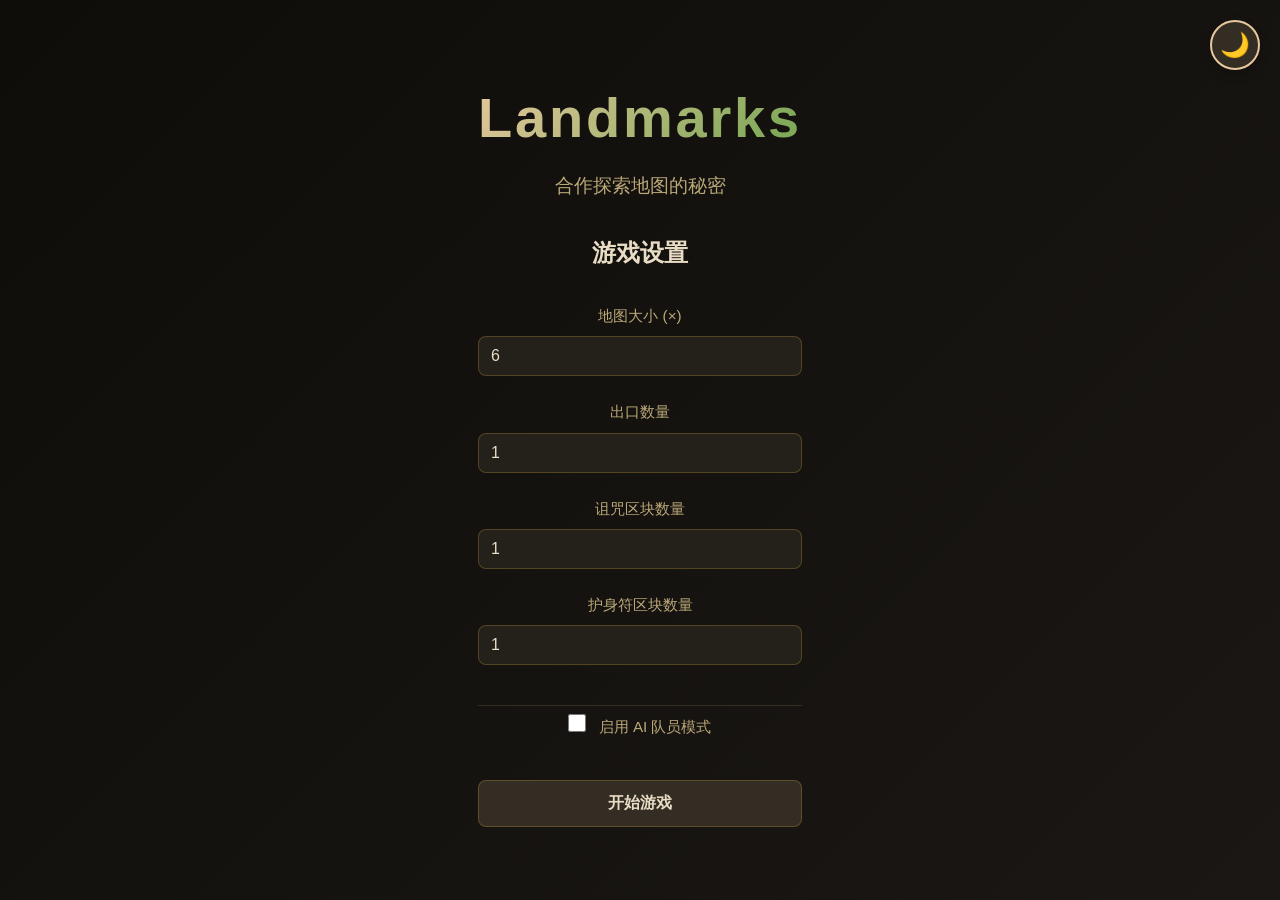
==== commit cd672e92: "feat: Implement AI member mode with LLM-based decision making - Add aiMapAnalyzer.js: BFS-based dist" ====
--- a/index.html
+++ b/index.html
@@ -40,6 +40,18 @@
           <div class="setting-group">
             <label for="blessing-blocks-input">护身符区块数量</label>
             <input id="blessing-blocks-input" type="number" min="0" max="5" value="1" class="setting-input">
+          </div>
+
+          <div class="setting-group ai-settings">
+            <label for="ai-member-toggle">
+              <input id="ai-member-toggle" type="checkbox" class="setting-checkbox">
+              启用 AI 队员模式
+            </label>
+            <div id="ai-api-key-section" class="ai-api-key-section hidden">
+              <label for="ai-api-key-input">OpenRouter API Key</label>
+              <input id="ai-api-key-input" type="password" class="setting-input" placeholder="sk-..." maxlength="100">
+              <p class="ai-help-text">留空则使用本地降级策略</p>
+            </div>
           </div>
 
           <button id="btn-start-game" class="btn btn-start-game">开始游戏</button>
@@ -112,6 +124,16 @@
               <span id="selected-cell-text" class="cell-coordinate">未选择</span>
             </div>
 
+            <div id="ai-thinking-indicator" class="ai-thinking-indicator hidden">
+              <span class="ai-spinner"></span>
+              <span>AI 正在思考...</span>
+            </div>
+
+            <div id="ai-reasoning-text" class="ai-reasoning-text hidden">
+              <span>💭 推理：</span>
+              <span id="ai-reasoning-content"></span>
+            </div>
+
             <button id="btn-assign-word" class="btn btn-submit-phase btn-member">确认放置</button>
           </div>
 
@@ -164,6 +186,8 @@
   <script src="js/mapEngine.js"></script>
   <script src="js/gameEngine.js"></script>
   <script src="js/renderer.js"></script>
+  <script src="js/aiMapAnalyzer.js"></script>
+  <script src="js/aiAgent.js"></script>
   <script src="js/controller.js"></script>
 </body>
 </html>
--- a/style.css
+++ b/style.css
@@ -233,20 +233,24 @@
   display: flex;
   align-items: center;
   justify-content: center;
-  min-height: 0;
+  min-width: fit-content;
+  overflow: auto;
 }
 
 .map-grid {
   display: grid;
   /* grid-template-columns set by JavaScript dynamically */
+  /* grid-auto-rows set by JavaScript dynamically */
   /* row-gap set by JavaScript dynamically */
+  /* width set by JavaScript dynamically (includes odd-row margin offset) */
   gap: 0;
   column-gap: 0;
   background: radial-gradient(circle at center, rgba(200, 151, 58, 0.08) 0%, rgba(0, 0, 0, 0.4) 100%);
   padding: 20px;
   border-radius: var(--radius);
   border: 2px solid rgba(200, 151, 58, 0.25);
-  width: fit-content;
+  height: fit-content;
+  margin: auto;
 }
 
 .map-grid.hexagon-grid {
@@ -1479,3 +1483,121 @@
 .theme-toggle:hover .theme-icon {
   transform: rotate(20deg);
 }
+
+/* ============= AI MEMBER MODE ============= */
+
+/* AI Settings in Setup Screen */
+.ai-settings {
+  margin-top: var(--gap);
+  padding: 8px 0;
+  border-top: 1px solid var(--bg-cell-adjacent);
+}
+
+.setting-checkbox {
+  margin-right: 8px;
+  cursor: pointer;
+  width: 18px;
+  height: 18px;
+  accent-color: var(--accent-gold);
+}
+
+#ai-api-key-section {
+  margin-top: 12px;
+  padding-top: 12px;
+  border-top: 1px solid var(--bg-cell-adjacent);
+  animation: slideDown 300ms ease-out;
+}
+
+#ai-api-key-section.hidden {
+  display: none;
+}
+
+@keyframes slideDown {
+  from {
+    opacity: 0;
+    transform: translateY(-10px);
+  }
+  to {
+    opacity: 1;
+    transform: translateY(0);
+  }
+}
+
+.ai-help-text {
+  font-size: 0.85em;
+  color: var(--text-muted);
+  margin-top: 4px;
+  margin-bottom: 0;
+}
+
+/* AI Indicators in Member Panel */
+.ai-thinking-indicator {
+  display: flex;
+  align-items: center;
+  gap: 10px;
+  padding: 12px;
+  background: var(--bg-cell);
+  border: 2px solid var(--accent-purple);
+  border-radius: var(--radius);
+  color: var(--accent-purple);
+  font-size: 0.95em;
+  margin-bottom: 12px;
+  animation: fadeIn 300ms ease-out;
+}
+
+.ai-thinking-indicator.hidden {
+  display: none;
+}
+
+@keyframes fadeIn {
+  from {
+    opacity: 0;
+  }
+  to {
+    opacity: 1;
+  }
+}
+
+.ai-spinner {
+  display: inline-block;
+  width: 16px;
+  height: 16px;
+  border: 2px solid var(--accent-purple);
+  border-top-color: transparent;
+  border-radius: 50%;
+  animation: spin 0.8s linear infinite;
+}
+
+@keyframes spin {
+  to {
+    transform: rotate(360deg);
+  }
+}
+
+.ai-reasoning-text {
+  display: block;
+  padding: 10px 12px;
+  background: var(--bg-cell-adjacent);
+  border-left: 3px solid var(--accent-purple);
+  border-radius: 2px;
+  font-size: 0.9em;
+  color: var(--text-secondary);
+  margin-bottom: 12px;
+  font-style: italic;
+  animation: slideInLeft 300ms ease-out;
+}
+
+.ai-reasoning-text.hidden {
+  display: none;
+}
+
+@keyframes slideInLeft {
+  from {
+    opacity: 0;
+    transform: translateX(-10px);
+  }
+  to {
+    opacity: 1;
+    transform: translateX(0);
+  }
+}
